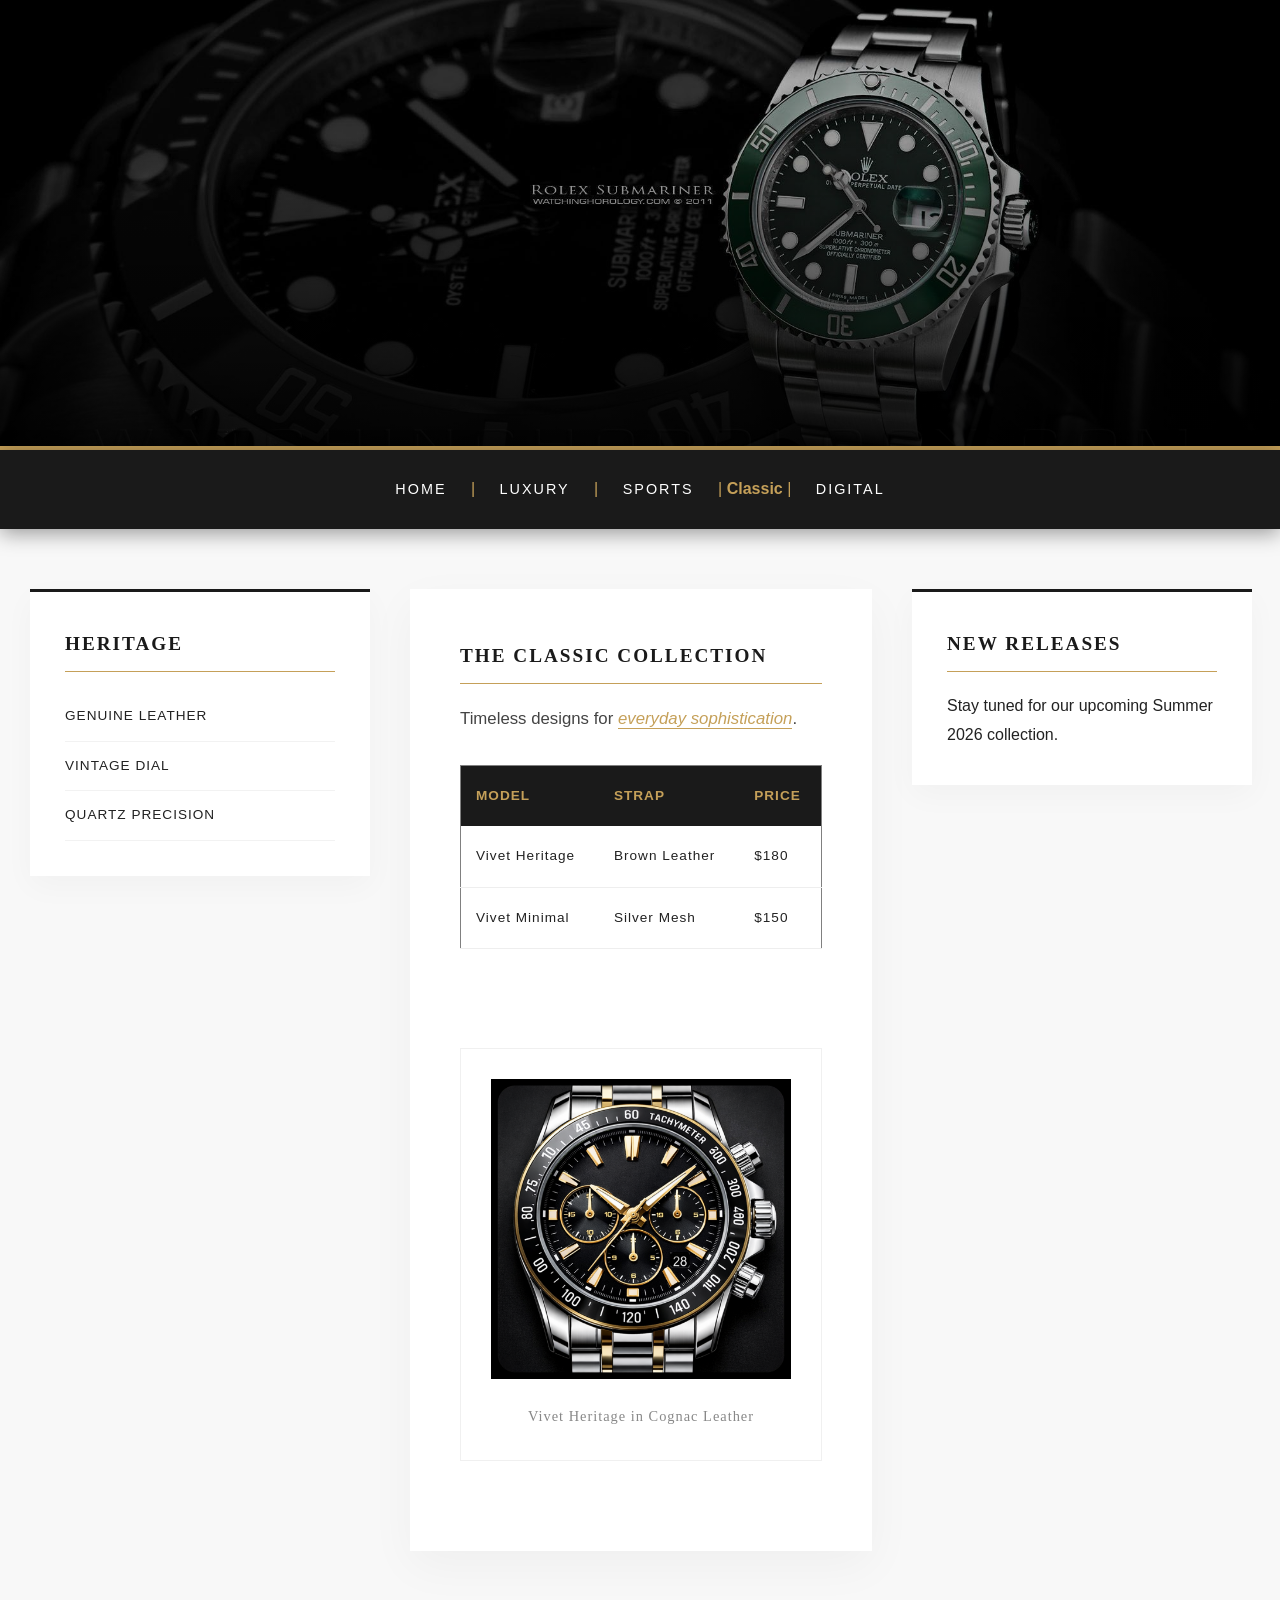
==== classicwatch.html @ 8dce3707 "Uploaded all files" ====
<!DOCTYPE html>
<html lang="en">

<head>
    <meta charset="UTF-8">
    <meta name="viewport" content="width=device-width, initial-scale=1.0">
    <title>Classic Collection - Vivet</title>
    <link rel="stylesheet" href="style.css">
</head>

<body>
    <header class="header">
        <img src="img/header.jpg" alt="Vivet Banner">
        <div class="header-title">VIVET</div>
    </header>
    
    <nav class="nav">
        <a href="index.html">Home</a> | <a href="luxurywatch.html">Luxury</a> | <a href="sportswatch.html">Sports</a> |
        <strong>Classic</strong> | <a href="digitalwatch.html">Digital</a>
    </nav>
    <div class="container">
        <aside class="aside">
            <label><strong>Heritage</strong></label>
            <ul>
                <li>Genuine Leather</li>
                <li>Vintage Dial</li>
                <li>Quartz Precision</li>
            </ul>
        </aside>
        <main class="main">
            <label><strong>The Classic Collection</strong></label>
            <p>Timeless designs for <em>everyday sophistication</em>.</p>
            <table border="1" cellpadding="10">
                <tr>
                    <th>Model</th>
                    <th>Strap</th>
                    <th>Price</th>
                </tr>
                <tr>
                    <td>Vivet Heritage</td>
                    <td>Brown Leather</td>
                    <td>$180</td>
                </tr>
                <tr>
                    <td>Vivet Minimal</td>
                    <td>Silver Mesh</td>
                    <td>$150</td>
                </tr>
            </table>
            <br>
            <figure>
                <img src="img/classic.png" alt="Classic" width="300">
                <figcaption>Vivet Heritage in Cognac Leather</figcaption>
            </figure>
        </main>

        <section class="future">
            <label><strong>New Releases</strong></label>
            <p>Stay tuned for our upcoming Summer 2026 collection.</p>
        </section>
    </div>
</body>

</html>
---- style.css ----
/* GLOBAL STYLES */
* {
    margin: 0;
    padding: 0;
    box-sizing: border-box;
}

body {
    font-family: 'Segoe UI', Roboto, Helvetica, Arial, sans-serif;
    line-height: 1.8;
    background-color: #f8f8f8;
    color: #222;
    -webkit-font-smoothing: antialiased;
}

/* GLOBAL GOLD DIVIDERS */
hr {
    border: 0;
    border-top: 1px solid #c5a059;
    /* Thinner line looks more elegant */
    margin: 40px 0;
    opacity: 0.6;
}

/* HEADER - Parallax feel */
.header {
    height: 450px;
    overflow: hidden;
    border-bottom: 4px solid #c5a059;
    position: relative;
}

.header img {
    width: 100%;
    height: 100%;
    object-fit: cover;
    filter: brightness(0.7);
    /* Darker filter makes white text pop */
    display: block;
}

.header::after {
    content: '';
    position: absolute;
    bottom: 0;
    left: 0;
    width: 100%;
    height: 70%;
    background: linear-gradient(to top, rgba(0, 0, 0, 0.85) 0%, rgba(0, 0, 0, 0) 100%);
    pointer-events: none;
}

/* NAVIGATION */
.nav {
    background: #1a1a1a;
    color: #c5a059;
    padding: 25px 40px;
    /* More vertical breathing room */
    text-align: center;
    position: sticky;
    top: 0;
    z-index: 1000;
    box-shadow: 0 4px 20px rgba(0, 0, 0, 0.4);
}

.nav label {
    text-transform: uppercase;
    letter-spacing: 4px;
    /* Increased letter spacing */
    font-size: 0.7rem;
    display: block;
    margin-bottom: 12px;
    color: #666;
}

.nav a {
    color: #fff;
    text-decoration: none;
    margin: 0 20px;
    font-size: 0.9rem;
    text-transform: uppercase;
    /* Professional uppercase nav */
    letter-spacing: 2px;
    font-weight: 300;
    transition: all 0.4s ease;
}

.nav a:hover {
    color: #c5a059;
    text-shadow: 0 0 10px rgba(197, 160, 89, 0.3);
}

/* MAIN CONTAINER - Grid refinement */
.container {
    display: grid;
    grid-template-columns: 340px 1fr 340px;
    gap: 40px;
    max-width: 1900px;
    margin: 60px auto;
    padding: 0 30px;
}

/* ASIDE & FUTURE SECTIONS */
.aside,
.future {
    background: #fff;
    padding: 35px;
    border-radius: 0;
    border-top: 3px solid #1a1a1a;
    box-shadow: 0 10px 30px rgba(0, 0, 0, 0.03);
    height: fit-content;
}

.aside label,
.main>label,
.future label {
    display: block;
    font-family: 'Georgia', serif;
    font-size: 1.2rem;
    text-transform: uppercase;
    letter-spacing: 2px;
    color: #1a1a1a;
    border-bottom: 1px solid #c5a059;
    margin-bottom: 20px;
    padding-bottom: 10px;
}

.aside ul {
    list-style: none;
}

.aside li {
    padding: 12px 0;
    border-bottom: 1px solid #f2f2f2;
    font-size: 0.85rem;
    text-transform: uppercase;
    letter-spacing: 1px;
    cursor: pointer;
}

.aside li:hover {
    color: #c5a059;
    padding-left: 8px;
    transition: all 0.3s cubic-bezier(0.4, 0, 0.2, 1);
}

/* MAIN CONTENT */
.main {
    background: #ffffff;
    padding: 50px;
    border-radius: 0;
    box-shadow: 0 15px 45px rgba(0, 0, 0, 0.04);
}

.main p {
    font-size: 1.05rem;
    color: #444;
    margin-bottom: 25px;
}

/* TABLES */
table {
    width: 100%;
    border-collapse: collapse;
    margin: 30px 0;
    font-size: 0.85rem;
    letter-spacing: 1px;
}

th {
    background-color: #1a1a1a;
    color: #c5a059;
    padding: 18px 15px;
    text-align: left;
    text-transform: uppercase;
    font-weight: 600;
    border: none;
}

td {
    padding: 18px 15px;
    border-bottom: 1px solid #eee;
    /* Minimalist horizontal lines only */
    border-left: none;
    border-right: none;
    border-top: none;
}

tr:hover {
    background-color: #fcf9f2;
    /* Subtle highlight on hover */
}

/* BUTTONS & DIALOG */
button {
    background: #1a1a1a;
    color: #c5a059;
    /* Gold text on black button */
    padding: 15px 30px;
    border: 1px solid #c5a059;
    border-radius: 0;
    cursor: pointer;
    transition: all 0.3s ease;
    text-transform: uppercase;
    letter-spacing: 2px;
    font-weight: 600;
}

button:hover {
    background: #c5a059;
    color: #1a1a1a;
    box-shadow: 0 5px 15px rgba(197, 160, 89, 0.2);
}

dialog {
    border: none;
    border-radius: 0;
    padding: 50px;
    box-shadow: 0 25px 50px rgba(0, 0, 0, 0.5);
    background: #fff;
    max-width: 500px;
}

/* MEDIA ELEMENTS */
img {
    border-radius: 0;
    transition: all 0.5s ease;
}

figure {
    text-align: center;
    background: #fff;
    padding: 30px;
    border: 1px solid #f0f0f0;
    margin: 40px 0;
}

figcaption {
    font-family: 'Georgia', serif;
    font-size: 0.9rem;
    color: #888;
    margin-top: 15px;
    letter-spacing: 1px;
}

/* FOOTER */
.footer {
    background: #1a1a1a;
    color: #fff;
    text-align: center;
    padding: 80px 40px;
    margin-top: 100px;
    border-top: 4px solid #c5a059;
}

.footer p {
    letter-spacing: 3px;
    text-transform: uppercase;
    font-size: 0.75rem;
    opacity: 0.5;
}

/* MISC ELEMENTS */
blockquote {
    border-left: 3px solid #c5a059;
    padding: 30px 40px;
    background: #fdfdfd;
    font-family: 'Georgia', serif;
    font-size: 1.2rem;
    color: #333;
    margin: 40px 0;
}

em {
    font-style: italic;
    text-decoration: none;
    color: #c5a059;
    font-weight: 500;
    border-bottom: 1px solid #c5a059;
}

progress,
meter {
    width: 100%;
    height: 8px;
    /* Slimmer bar is more professional */
    margin-bottom: 20px;
    border-radius: 0;
}

progress::-webkit-progress-bar {
    background-color: #eee;
}

progress::-webkit-progress-value {
    background-color: #c5a059;
}

.aside ul li a,
.aside .catalog-link {
    text-decoration: none !important;
    color: #1a1a1a !important;
    display: inline-block;
    transition: 0.3s ease;
    font-weight: 400;
}

.aside ul li a:hover,
.aside .catalog-link:hover {
    color: #c5a059 !important;
    transform: translateX(5px);
}

.main img[usemap] {
    display: block;
    margin: 40px auto;
    max-width: 100%;
    box-shadow: 0 20px 40px rgba(0, 0, 0, 0.1);
}

.customer-forms {
    margin-top: 80px;
    padding-top: 50px;
}

.customer-forms h2 {
    text-align: center;
    text-transform: uppercase;
    letter-spacing: 6px;
    margin-bottom: 50px;
    color: #1a1a1a;
    font-weight: 300;
}

.customer-forms fieldset {
    border: 1px solid #eee;
    padding: 40px;
    margin-bottom: 40px;
    background-color: #fff;
    border-radius: 0;
}

.customer-forms legend {
    font-weight: 400;
    text-transform: uppercase;
    letter-spacing: 3px;
    color: #c5a059;
    background: #fff;
    padding: 0 20px;
    font-size: 0.8rem;
}

.customer-forms input[type="text"],
.customer-forms input[type="password"],
.customer-forms input[type="email"],
.customer-forms input[type="number"],
.customer-forms textarea {
    width: 100%;
    padding: 15px;
    margin: 10px 0 25px 0;
    border: 1px solid #e0e0e0;
    border-radius: 0;
    background-color: #fafafa;
    font-family: inherit;
    transition: all 0.3s;
}

.customer-forms input:focus,
.customer-forms textarea:focus {
    border-color: #c5a059;
    background-color: #fff;
    outline: none;
    box-shadow: 0 5px 15px rgba(0, 0, 0, 0.02);
}

.customer-forms input[type="submit"] {
    display: block;
    width: 100%;
    /* Full width submit button for emphasis */
    background-color: #1a1a1a;
    color: #c5a059;
    padding: 18px;
    border: 1px solid #c5a059;
    font-weight: 700;
}

.customer-forms input[type="submit"]:hover {
    background-color: #c5a059;
    color: #1a1a1a;
}

.offer-img {
    width: 100%;
    margin: 20px auto;
    display: block;
    filter: grayscale(20%);
    border: none;
}

.hidden {
    display: none !important;
}

.toggle-btn {
    background-color: #1a1a1a;
    color: #c5a059;
    border: 1px solid #c5a059;
    padding: 12px 25px;
    font-family: 'Segoe UI', sans-serif;
    font-size: 0.75rem;
    letter-spacing: 2px;
}

.svg-container {
    display: flex;
    justify-content: center;
    align-items: center;
    margin: 40px 0;
    width: 100%;
}

.svg-container svg {
    display: block;
    height: auto;
    max-width: 100%;
    width: 320px;
}

/* LUXURY PROTOCOL LINK */
.protocol-link-container {
    padding: 20px 0;
}

.luxury-link {
    display: inline-block;
    color: #1a1a1a;
    text-decoration: none;
    text-transform: uppercase;
    letter-spacing: 3px;
    font-size: 0.9rem;
    font-weight: 600;
    border-bottom: 2px solid #c5a059;
    padding-bottom: 5px;
    transition: all 0.4s ease;
}

.luxury-link:hover {
    color: #c5a059;
    letter-spacing: 5px; /* Subtle expansion effect */
}

.link-arrow {
    margin-left: 10px;
    transition: transform 0.4s ease;
}

.luxury-link:hover .link-arrow {
    transform: translateX(10px);
}

.luxury-address {
    font-style: normal;
    background: #1a1a1a;
    color: #fff;
    padding: 40px;
    border-left: 5px solid #c5a059;
    margin-top: 20px;
}

.brand-name {
    font-family: 'Georgia', serif;
    font-size: 1.5rem;
    letter-spacing: 5px;
    color: #c5a059;
    margin-bottom: 15px;
}

.contact-details {
    margin-bottom: 15px;
}

.address-link {
    color: #ccc;
    text-decoration: none;
    display: block;
    margin-bottom: 5px;
    transition: color 0.3s;
}

.address-link:hover {
    color: #c5a059;
}

.phone-number {
    font-size: 0.85rem;
    letter-spacing: 1px;
    color: #888;
}

.address-location {
    text-transform: uppercase;
    font-size: 0.75rem;
    letter-spacing: 2px;
    color: #666;
    margin-top: 20px;
    border-top: 1px solid #333;
    padding-top: 10px;
}
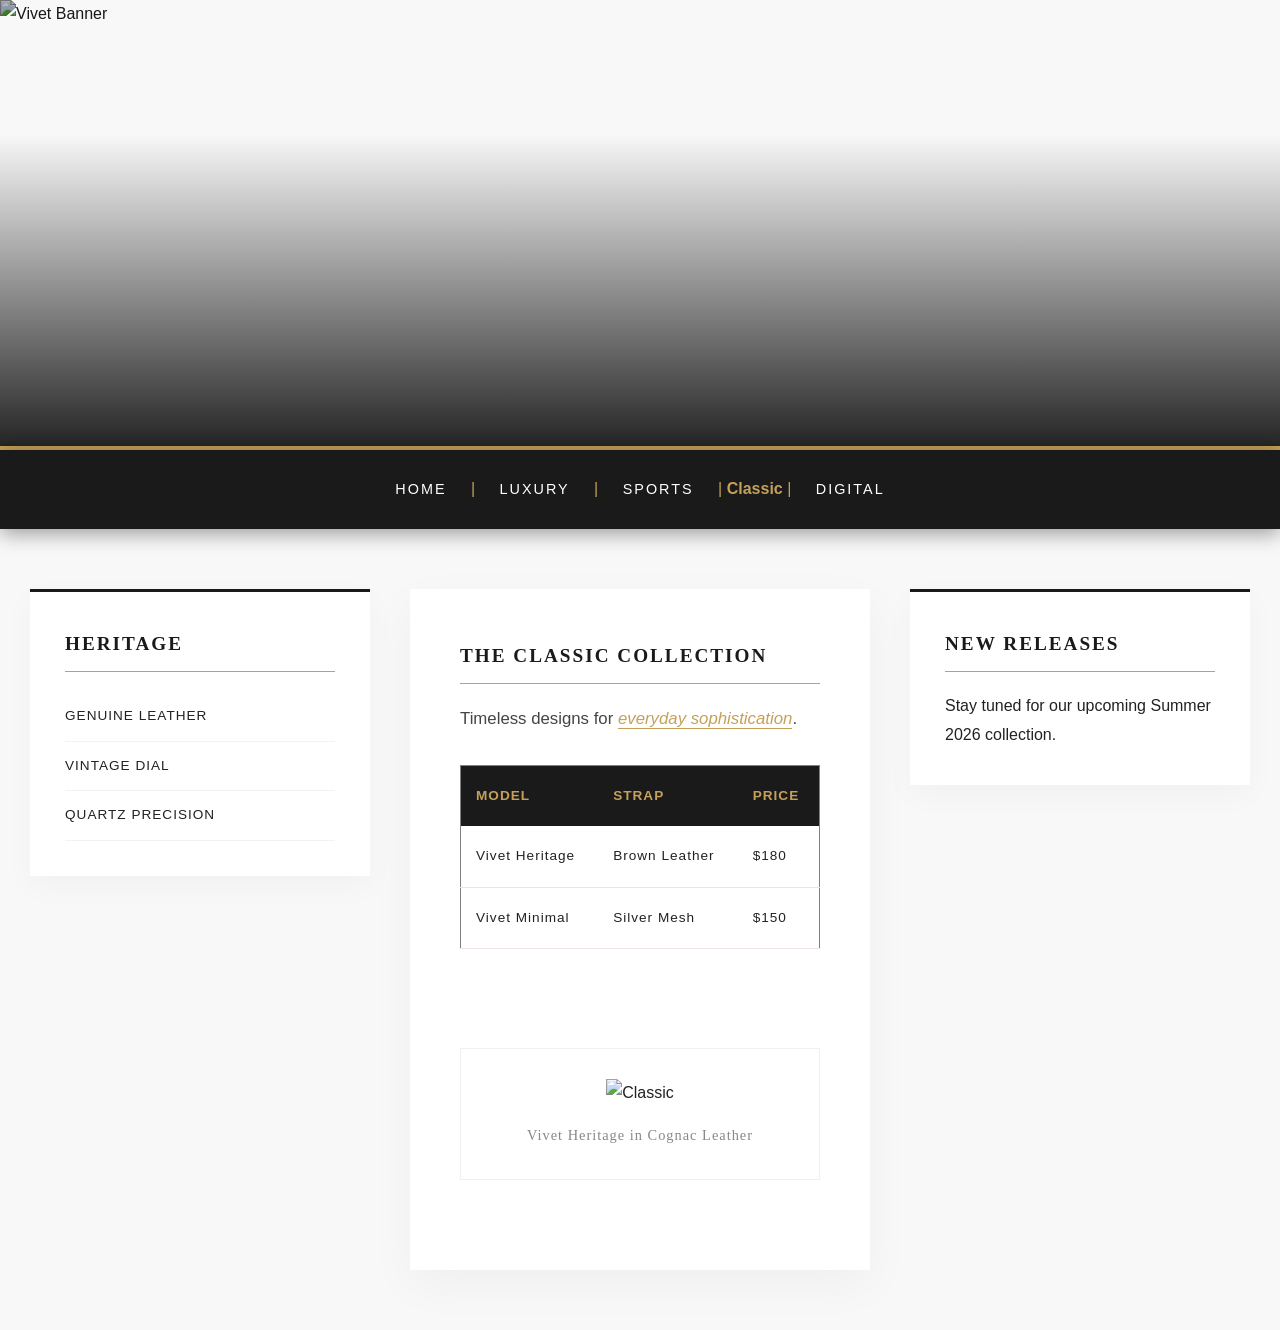
==== commit 2ea90dc6: "Final Project" ====
--- a/classicwatch.html
+++ b/classicwatch.html
@@ -10,7 +10,7 @@
 
 <body>
     <header class="header">
-        <img src="img/header.jpg" alt="Vivet Banner">
+        <img src="../static/img/header.jpg" alt="Vivet Banner">
         <div class="header-title">VIVET</div>
     </header>
     
@@ -49,7 +49,7 @@
             </table>
             <br>
             <figure>
-                <img src="img/classic.png" alt="Classic" width="300">
+                <img src="../static/img/classic.png" alt="Classic" width="300">
                 <figcaption>Vivet Heritage in Cognac Leather</figcaption>
             </figure>
         </main>
--- a/style.css
+++ b/style.css
@@ -1,4 +1,29 @@
-/* GLOBAL STYLES */
+/* ==========================================================================
+   CUSTOM DESIGN VARIABLES (LUXURY BRAND CONFIGURATION)
+   ========================================================================== */
+:root {
+    /* Color Palette */
+    --color-bg-main: #f8f8f8;
+    --color-bg-card: #ffffff;
+    --color-bg-dark: #1a1a1a;
+    --color-accent-gold: #c5a059;
+    --color-text-dark: #222222;
+    --color-text-muted: #666666;
+    --color-border-light: #eee2e2;
+    --color-border-faint: #f2f2f2;
+
+    /* Typography */
+    --font-primary: 'Segoe UI', Roboto, Helvetica, Arial, sans-serif;
+    --font-serif: 'Georgia', serif;
+
+    /* Animations */
+    --transition-smooth: all 0.3s cubic-bezier(0.4, 0, 0.2, 1);
+    --transition-slow: all 0.4s ease;
+}
+
+/* ==========================================================================
+   GLOBAL STYLES & RESET
+   ========================================================================== */
 * {
     margin: 0;
     padding: 0;
@@ -6,28 +31,33 @@
 }
 
 body {
-    font-family: 'Segoe UI', Roboto, Helvetica, Arial, sans-serif;
+    font-family: var(--font-primary);
     line-height: 1.8;
-    background-color: #f8f8f8;
-    color: #222;
+    background-color: var(--color-bg-main);
+    color: var(--color-text-dark);
     -webkit-font-smoothing: antialiased;
 }
 
-/* GLOBAL GOLD DIVIDERS */
 hr {
     border: 0;
-    border-top: 1px solid #c5a059;
-    /* Thinner line looks more elegant */
+    border-top: 1px solid var(--color-accent-gold);
     margin: 40px 0;
     opacity: 0.6;
 }
 
-/* HEADER - Parallax feel */
+img {
+    border-radius: 0;
+    transition: var(--transition-slow);
+}
+
+/* ==========================================================================
+   HEADER HERO & NAVIGATION
+   ========================================================================== */
 .header {
+    position: relative;
     height: 450px;
     overflow: hidden;
-    border-bottom: 4px solid #c5a059;
-    position: relative;
+    border-bottom: 4px solid var(--color-accent-gold);
 }
 
 .header img {
@@ -35,7 +65,6 @@
     height: 100%;
     object-fit: cover;
     filter: brightness(0.7);
-    /* Darker filter makes white text pop */
     display: block;
 }
 
@@ -50,27 +79,24 @@
     pointer-events: none;
 }
 
-/* NAVIGATION */
 .nav {
-    background: #1a1a1a;
-    color: #c5a059;
-    padding: 25px 40px;
-    /* More vertical breathing room */
-    text-align: center;
     position: sticky;
     top: 0;
     z-index: 1000;
+    background: var(--color-bg-dark);
+    color: var(--color-accent-gold);
+    padding: 25px 40px;
+    text-align: center;
     box-shadow: 0 4px 20px rgba(0, 0, 0, 0.4);
 }
 
 .nav label {
+    display: block;
+    margin-bottom: 12px;
+    color: var(--color-text-muted);
+    font-size: 0.7rem;
     text-transform: uppercase;
     letter-spacing: 4px;
-    /* Increased letter spacing */
-    font-size: 0.7rem;
-    display: block;
-    margin-bottom: 12px;
-    color: #666;
 }
 
 .nav a {
@@ -78,87 +104,114 @@
     text-decoration: none;
     margin: 0 20px;
     font-size: 0.9rem;
-    text-transform: uppercase;
-    /* Professional uppercase nav */
+    font-weight: 300;
+    text-transform: uppercase;
     letter-spacing: 2px;
-    font-weight: 300;
-    transition: all 0.4s ease;
+    transition: var(--transition-slow);
 }
 
 .nav a:hover {
-    color: #c5a059;
+    color: var(--color-accent-gold);
     text-shadow: 0 0 10px rgba(197, 160, 89, 0.3);
 }
 
-/* MAIN CONTAINER - Grid refinement */
+/* ==========================================================================
+   MAIN STRUCTURAL LAYOUT
+   ========================================================================== */
 .container {
     display: grid;
-    grid-template-columns: 340px 1fr 340px;
+    grid-template-columns: repeat(auto-fit, minmax(300px, 1fr)); /* Fallback container flexibility */
     gap: 40px;
     max-width: 1900px;
     margin: 60px auto;
     padding: 0 30px;
 }
 
-/* ASIDE & FUTURE SECTIONS */
+@media (min-width: 1200px) {
+    .container {
+        grid-template-columns: 340px 1fr 340px;
+    }
+}
+
+/* Component Structural Containers */
 .aside,
 .future {
-    background: #fff;
+    height: fit-content;
+    background: var(--color-bg-card);
     padding: 35px;
     border-radius: 0;
-    border-top: 3px solid #1a1a1a;
+    border-top: 3px solid var(--color-bg-dark);
     box-shadow: 0 10px 30px rgba(0, 0, 0, 0.03);
-    height: fit-content;
-}
-
+}
+
+.main {
+    background: var(--color-bg-card);
+    padding: 50px;
+    border-radius: 0;
+    box-shadow: 0 15px 45px rgba(0, 0, 0, 0.04);
+}
+
+/* Structural Header Labels */
 .aside label,
-.main>label,
+.main > label,
 .future label {
     display: block;
-    font-family: 'Georgia', serif;
+    font-family: var(--font-serif);
     font-size: 1.2rem;
     text-transform: uppercase;
     letter-spacing: 2px;
-    color: #1a1a1a;
-    border-bottom: 1px solid #c5a059;
+    color: var(--color-bg-dark);
+    border-bottom: 1px solid var(--color-accent-gold);
     margin-bottom: 20px;
     padding-bottom: 10px;
 }
 
-.aside ul {
-    list-style: none;
-}
-
-.aside li {
-    padding: 12px 0;
-    border-bottom: 1px solid #f2f2f2;
-    font-size: 0.85rem;
-    text-transform: uppercase;
-    letter-spacing: 1px;
-    cursor: pointer;
-}
-
-.aside li:hover {
-    color: #c5a059;
-    padding-left: 8px;
-    transition: all 0.3s cubic-bezier(0.4, 0, 0.2, 1);
-}
-
-/* MAIN CONTENT */
-.main {
-    background: #ffffff;
-    padding: 50px;
-    border-radius: 0;
-    box-shadow: 0 15px 45px rgba(0, 0, 0, 0.04);
-}
-
+/* ==========================================================================
+   TYPOGRAPHY & CONTENT BLOCKS
+   ========================================================================== */
 .main p {
     font-size: 1.05rem;
-    color: #444;
+    color: #444444;
     margin-bottom: 25px;
 }
 
-/* TABLES */
+blockquote {
+    margin: 40px 0;
+    padding: 30px 40px;
+    background: #fdfdfd;
+    border-left: 3px solid var(--color-accent-gold);
+    font-family: var(--font-serif);
+    font-size: 1.2rem;
+    color: #333333;
+}
+
+em {
+    font-style: italic;
+    font-weight: 500;
+    text-decoration: none;
+    color: var(--color-accent-gold);
+    border-bottom: 1px solid var(--color-accent-gold);
+}
+
+figure {
+    margin: 40px 0;
+    padding: 30px;
+    background: var(--color-bg-card);
+    border: 1px solid #f0f0f0;
+    text-align: center;
+}
+
+figcaption {
+    font-family: var(--font-serif);
+    font-size: 0.9rem;
+    color: #888888;
+    margin-top: 15px;
+    letter-spacing: 1px;
+}
+
+/* ==========================================================================
+   DATA TABLES
+   ========================================================================== */
 table {
     width: 100%;
     border-collapse: collapse;
@@ -168,8 +221,8 @@
 }
 
 th {
-    background-color: #1a1a1a;
-    color: #c5a059;
+    background-color: var(--color-bg-dark);
+    color: var(--color-accent-gold);
     padding: 18px 15px;
     text-align: left;
     text-transform: uppercase;
@@ -179,8 +232,7 @@
 
 td {
     padding: 18px 15px;
-    border-bottom: 1px solid #eee;
-    /* Minimalist horizontal lines only */
+    border-bottom: 1px solid var(--color-border-light);
     border-left: none;
     border-right: none;
     border-top: none;
@@ -188,136 +240,114 @@
 
 tr:hover {
     background-color: #fcf9f2;
-    /* Subtle highlight on hover */
-}
-
-/* BUTTONS & DIALOG */
-button {
-    background: #1a1a1a;
-    color: #c5a059;
-    /* Gold text on black button */
+}
+
+/* ==========================================================================
+   INTERACTIVE BUTTONS, UTILITIES & LINKS
+   ========================================================================== */
+button, 
+.toggle-btn {
+    background: var(--color-bg-dark);
+    color: var(--color-accent-gold);
     padding: 15px 30px;
-    border: 1px solid #c5a059;
+    border: 1px solid var(--color-accent-gold);
     border-radius: 0;
     cursor: pointer;
-    transition: all 0.3s ease;
+    font-weight: 600;
     text-transform: uppercase;
     letter-spacing: 2px;
-    font-weight: 600;
-}
-
-button:hover {
-    background: #c5a059;
-    color: #1a1a1a;
+    transition: var(--transition-smooth);
+}
+
+.toggle-btn {
+    padding: 12px 25px;
+    font-family: var(--font-primary);
+    font-size: 0.75rem;
+}
+
+button:hover, 
+.toggle-btn:hover {
+    background: var(--color-accent-gold);
+    color: var(--color-bg-dark);
     box-shadow: 0 5px 15px rgba(197, 160, 89, 0.2);
 }
 
+/* Sidebar List Anchors */
+.aside ul {
+    list-style: none;
+}
+
+.aside li {
+    padding: 12px 0;
+    border-bottom: 1px solid var(--color-border-faint);
+    font-size: 0.85rem;
+    text-transform: uppercase;
+    letter-spacing: 1px;
+    cursor: pointer;
+    transition: var(--transition-smooth);
+}
+
+.aside li:hover {
+    color: var(--color-accent-gold);
+    padding-left: 8px;
+}
+
+.aside ul li a,
+.aside .catalog-link {
+    display: inline-block;
+    color: var(--color-bg-dark) !important;
+    text-decoration: none !important;
+    font-weight: 400;
+    transition: var(--transition-smooth);
+}
+
+.aside ul li a:hover,
+.aside .catalog-link:hover {
+    color: var(--color-accent-gold) !important;
+    transform: translateX(5px);
+}
+
+/* Dynamic Dialog Modules */
 dialog {
     border: none;
     border-radius: 0;
     padding: 50px;
+    background: var(--color-bg-card);
+    max-width: 500px;
     box-shadow: 0 25px 50px rgba(0, 0, 0, 0.5);
-    background: #fff;
-    max-width: 500px;
-}
-
-/* MEDIA ELEMENTS */
-img {
-    border-radius: 0;
-    transition: all 0.5s ease;
-}
-
-figure {
-    text-align: center;
-    background: #fff;
-    padding: 30px;
-    border: 1px solid #f0f0f0;
-    margin: 40px 0;
-}
-
-figcaption {
-    font-family: 'Georgia', serif;
+}
+
+/* Inline Dynamic Hyperlinks */
+.luxury-link {
+    display: inline-block;
+    color: var(--color-bg-dark);
+    text-decoration: none;
+    text-transform: uppercase;
+    letter-spacing: 3px;
     font-size: 0.9rem;
-    color: #888;
-    margin-top: 15px;
-    letter-spacing: 1px;
-}
-
-/* FOOTER */
-.footer {
-    background: #1a1a1a;
-    color: #fff;
-    text-align: center;
-    padding: 80px 40px;
-    margin-top: 100px;
-    border-top: 4px solid #c5a059;
-}
-
-.footer p {
-    letter-spacing: 3px;
-    text-transform: uppercase;
-    font-size: 0.75rem;
-    opacity: 0.5;
-}
-
-/* MISC ELEMENTS */
-blockquote {
-    border-left: 3px solid #c5a059;
-    padding: 30px 40px;
-    background: #fdfdfd;
-    font-family: 'Georgia', serif;
-    font-size: 1.2rem;
-    color: #333;
-    margin: 40px 0;
-}
-
-em {
-    font-style: italic;
-    text-decoration: none;
-    color: #c5a059;
-    font-weight: 500;
-    border-bottom: 1px solid #c5a059;
-}
-
-progress,
-meter {
-    width: 100%;
-    height: 8px;
-    /* Slimmer bar is more professional */
-    margin-bottom: 20px;
-    border-radius: 0;
-}
-
-progress::-webkit-progress-bar {
-    background-color: #eee;
-}
-
-progress::-webkit-progress-value {
-    background-color: #c5a059;
-}
-
-.aside ul li a,
-.aside .catalog-link {
-    text-decoration: none !important;
-    color: #1a1a1a !important;
-    display: inline-block;
-    transition: 0.3s ease;
-    font-weight: 400;
-}
-
-.aside ul li a:hover,
-.aside .catalog-link:hover {
-    color: #c5a059 !important;
-    transform: translateX(5px);
-}
-
-.main img[usemap] {
-    display: block;
-    margin: 40px auto;
-    max-width: 100%;
-    box-shadow: 0 20px 40px rgba(0, 0, 0, 0.1);
-}
-
+    font-weight: 600;
+    border-bottom: 2px solid var(--color-accent-gold);
+    padding-bottom: 5px;
+    transition: var(--transition-slow);
+}
+
+.luxury-link:hover {
+    color: var(--color-accent-gold);
+    letter-spacing: 5px;
+}
+
+.link-arrow {
+    margin-left: 10px;
+    transition: var(--transition-slow);
+}
+
+.luxury-link:hover .link-arrow {
+    transform: translateX(10px);
+}
+
+/* ==========================================================================
+   SYSTEM COMPONENT INPUT INTERFACES (FORMS)
+   ========================================================================== */
 .customer-forms {
     margin-top: 80px;
     padding-top: 50px;
@@ -328,28 +358,29 @@
     text-transform: uppercase;
     letter-spacing: 6px;
     margin-bottom: 50px;
-    color: #1a1a1a;
+    color: var(--color-bg-dark);
     font-weight: 300;
 }
 
 .customer-forms fieldset {
-    border: 1px solid #eee;
+    background-color: var(--color-bg-card);
+    border: 1px solid var(--color-border-light);
     padding: 40px;
     margin-bottom: 40px;
-    background-color: #fff;
     border-radius: 0;
 }
 
 .customer-forms legend {
+    background: var(--color-bg-card);
+    padding: 0 20px;
+    color: var(--color-accent-gold);
+    font-size: 0.8rem;
     font-weight: 400;
     text-transform: uppercase;
     letter-spacing: 3px;
-    color: #c5a059;
-    background: #fff;
-    padding: 0 20px;
-    font-size: 0.8rem;
-}
-
+}
+
+/* Uniform Text Area Fields Configuration */
 .customer-forms input[type="text"],
 .customer-forms input[type="password"],
 .customer-forms input[type="email"],
@@ -358,17 +389,17 @@
     width: 100%;
     padding: 15px;
     margin: 10px 0 25px 0;
+    background-color: #fafafa;
     border: 1px solid #e0e0e0;
     border-radius: 0;
-    background-color: #fafafa;
     font-family: inherit;
-    transition: all 0.3s;
+    transition: var(--transition-smooth);
 }
 
 .customer-forms input:focus,
 .customer-forms textarea:focus {
-    border-color: #c5a059;
-    background-color: #fff;
+    background-color: var(--color-bg-card);
+    border-color: var(--color-accent-gold);
     outline: none;
     box-shadow: 0 5px 15px rgba(0, 0, 0, 0.02);
 }
@@ -376,17 +407,47 @@
 .customer-forms input[type="submit"] {
     display: block;
     width: 100%;
-    /* Full width submit button for emphasis */
-    background-color: #1a1a1a;
-    color: #c5a059;
+    background-color: var(--color-bg-dark);
+    color: var(--color-accent-gold);
     padding: 18px;
-    border: 1px solid #c5a059;
+    border: 1px solid var(--color-accent-gold);
     font-weight: 700;
+    text-transform: uppercase;
+    letter-spacing: 2px;
+    cursor: pointer;
+    transition: var(--transition-smooth);
 }
 
 .customer-forms input[type="submit"]:hover {
-    background-color: #c5a059;
-    color: #1a1a1a;
+    background-color: var(--color-accent-gold);
+    color: var(--color-bg-dark);
+}
+
+/* Progress Control Render Blocks */
+progress,
+meter {
+    width: 100%;
+    height: 8px;
+    margin-bottom: 20px;
+    border-radius: 0;
+}
+
+progress::-webkit-progress-bar {
+    background-color: #eee2e2;
+}
+
+progress::-webkit-progress-value {
+    background-color: var(--color-accent-gold);
+}
+
+/* ==========================================================================
+   ASSET HANDLING MEDIA & WRAPPERS
+   ========================================================================= */
+.main img[usemap] {
+    display: block;
+    margin: 40px auto;
+    max-width: 100%;
+    box-shadow: 0 20px 40px rgba(0, 0, 0, 0.1);
 }
 
 .offer-img {
@@ -395,20 +456,6 @@
     display: block;
     filter: grayscale(20%);
     border: none;
-}
-
-.hidden {
-    display: none !important;
-}
-
-.toggle-btn {
-    background-color: #1a1a1a;
-    color: #c5a059;
-    border: 1px solid #c5a059;
-    padding: 12px 25px;
-    font-family: 'Segoe UI', sans-serif;
-    font-size: 0.75rem;
-    letter-spacing: 2px;
 }
 
 .svg-container {
@@ -426,52 +473,23 @@
     width: 320px;
 }
 
-/* LUXURY PROTOCOL LINK */
-.protocol-link-container {
-    padding: 20px 0;
-}
-
-.luxury-link {
-    display: inline-block;
-    color: #1a1a1a;
-    text-decoration: none;
-    text-transform: uppercase;
-    letter-spacing: 3px;
-    font-size: 0.9rem;
-    font-weight: 600;
-    border-bottom: 2px solid #c5a059;
-    padding-bottom: 5px;
-    transition: all 0.4s ease;
-}
-
-.luxury-link:hover {
-    color: #c5a059;
-    letter-spacing: 5px; /* Subtle expansion effect */
-}
-
-.link-arrow {
-    margin-left: 10px;
-    transition: transform 0.4s ease;
-}
-
-.luxury-link:hover .link-arrow {
-    transform: translateX(10px);
-}
-
+/* ==========================================================================
+   BRAND COMPONENT ARCHITECTURE & FOOTER BLOCK
+   ========================================================================== */
 .luxury-address {
     font-style: normal;
-    background: #1a1a1a;
-    color: #fff;
+    background: var(--color-bg-dark);
+    color: #ffffff;
     padding: 40px;
-    border-left: 5px solid #c5a059;
+    border-left: 5px solid var(--color-accent-gold);
     margin-top: 20px;
 }
 
 .brand-name {
-    font-family: 'Georgia', serif;
+    font-family: var(--font-serif);
     font-size: 1.5rem;
     letter-spacing: 5px;
-    color: #c5a059;
+    color: var(--color-accent-gold);
     margin-bottom: 15px;
 }
 
@@ -480,7 +498,7 @@
 }
 
 .address-link {
-    color: #ccc;
+    color: #cccccc;
     text-decoration: none;
     display: block;
     margin-bottom: 5px;
@@ -488,21 +506,42 @@
 }
 
 .address-link:hover {
-    color: #c5a059;
+    color: var(--color-accent-gold);
 }
 
 .phone-number {
     font-size: 0.85rem;
     letter-spacing: 1px;
-    color: #888;
+    color: #888888;
 }
 
 .address-location {
     text-transform: uppercase;
     font-size: 0.75rem;
     letter-spacing: 2px;
-    color: #666;
+    color: #666666;
     margin-top: 20px;
-    border-top: 1px solid #333;
     padding-top: 10px;
+    border-top: 1px solid #333333;
+}
+
+.footer {
+    background: var(--color-bg-dark);
+    color: #ffffff;
+    text-align: center;
+    padding: 80px 40px;
+    margin-top: 100px;
+    border-top: 4px solid var(--color-accent-gold);
+}
+
+.footer p {
+    font-size: 0.75rem;
+    letter-spacing: 3px;
+    text-transform: uppercase;
+    opacity: 0.5;
+}
+
+/* Global Hidden Modifier Utility Class */
+.hidden {
+    display: none !important;
 }
